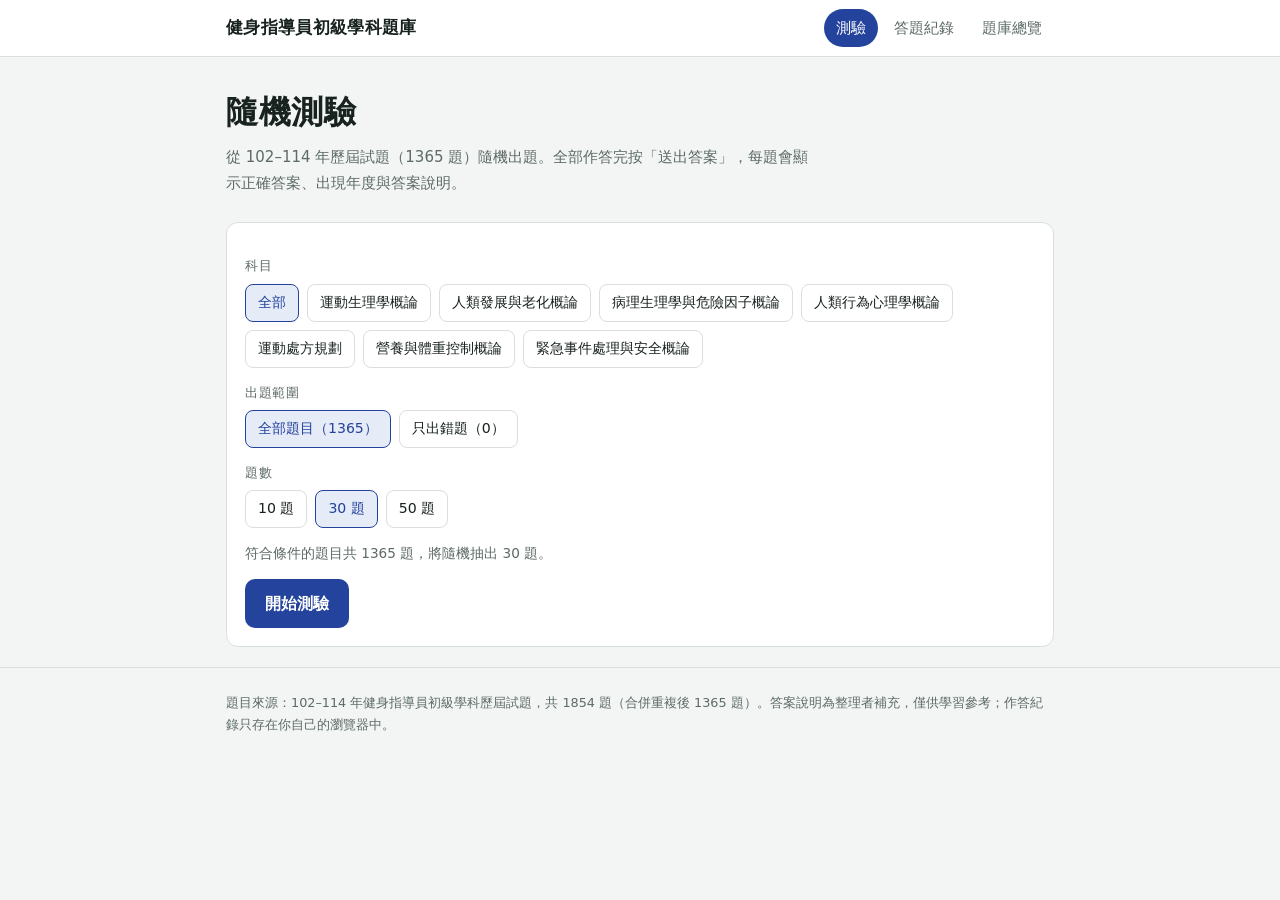
==== index.html @ 403564c3 "first commit" ====
<!doctype html>
<html lang="zh-Hant-TW">
<head>
<meta charset="utf-8">
<meta name="viewport" content="width=device-width, initial-scale=1, viewport-fit=cover">
<title>健身指導員初級學科題庫｜隨機測驗</title>
<meta name="description" content="健身指導員初級學科測驗：從 102–114 年 1365 題歷屆試題隨機抽 30 題，送出後顯示正確答案、出現年度與答案說明，可離線使用。">
<link rel="canonical" href="https://ssssuuunnnn.github.io/fitness-instructor-quiz/">
<meta name="robots" content="index,follow">
<meta property="og:type" content="website">
<meta property="og:locale" content="zh_TW">
<meta property="og:site_name" content="健身指導員初級學科題庫">
<meta property="og:title" content="健身指導員初級學科題庫｜隨機測驗">
<meta property="og:description" content="健身指導員初級學科測驗：從 102–114 年 1365 題歷屆試題隨機抽 30 題，送出後顯示正確答案、出現年度與答案說明，可離線使用。">
<meta property="og:url" content="https://ssssuuunnnn.github.io/fitness-instructor-quiz/">
<meta property="og:image" content="https://ssssuuunnnn.github.io/fitness-instructor-quiz/icons/og-image.png">
<meta name="twitter:card" content="summary_large_image">
<meta name="theme-color" content="#23439c" media="(prefers-color-scheme: light)">
<meta name="theme-color" content="#1a2220" media="(prefers-color-scheme: dark)">
<link rel="manifest" href="manifest.webmanifest">
<link rel="icon" href="icons/favicon.svg" type="image/svg+xml">
<link rel="icon" href="icons/icon-192.png" sizes="192x192" type="image/png">
<link rel="apple-touch-icon" href="icons/apple-touch-icon.png">
<meta name="apple-mobile-web-app-capable" content="yes">
<meta name="mobile-web-app-capable" content="yes">
<meta name="apple-mobile-web-app-title" content="健身題庫">
<meta name="apple-mobile-web-app-status-bar-style" content="default">
<link rel="stylesheet" href="assets/style.css?v=51eeb96c">
<script type="application/ld+json">[{"@context": "https://schema.org", "@type": "WebSite", "name": "健身指導員初級學科題庫", "url": "https://ssssuuunnnn.github.io/fitness-instructor-quiz/", "inLanguage": "zh-Hant-TW", "description": "健身指導員初級學科 102–114 年歷屆試題彙整、隨機測驗、錯題練習與答案說明。"}, {"@context": "https://schema.org", "@type": "Quiz", "name": "健身指導員初級學科隨機測驗", "about": "健身指導員初級學科", "educationalLevel": "初級", "inLanguage": "zh-Hant-TW", "url": "https://ssssuuunnnn.github.io/fitness-instructor-quiz/"}]</script>
</head>
<body>
<div class="nav"><div class="wrap"><a class="brand" href="index.html">健身指導員初級學科題庫</a><nav aria-label="主選單"><a href="index.html" aria-current="page">測驗</a><a href="review.html">答題紀錄</a><a href="bank.html">題庫總覽</a></nav></div></div>
<main class="wrap">
<header class="page"><h1>隨機測驗</h1><p class="lead">從 102–114 年歷屆試題（1365 題）隨機出題。全部作答完按「送出答案」，每題會顯示正確答案、出現年度與答案說明。</p></header>
<section id="setup" class="panel" aria-label="測驗設定">
  <div id="resume" class="row" hidden style="margin-bottom:6px"><span id="resumeInfo" class="hint"></span><button class="btn ghost" id="resumeBtn" type="button">繼續作答</button></div>
  <p class="label">科目</p><div class="row" id="sjChips"></div>
  <p class="label">出題範圍</p><div class="row" id="modeChips"></div>
  <p class="label">題數</p><div class="row" id="countChips"></div>
  <p class="hint" id="poolInfo" style="margin:14px 0"></p>
  <button class="btn" id="start" type="button">開始測驗</button>
</section>
<section id="quiz" hidden>
  <div class="progress"><span id="progText" class="hint" style="white-space:nowrap"></span><span class="bar"><i id="progBar"></i></span><button class="btn" id="submitTop" type="button" style="padding:7px 14px;font-size:.9rem">送出答案</button></div>
  <h2 id="quizTitle" style="margin-top:8px"></h2>
  <div id="score" class="panel" hidden></div>
  <div id="afterArea" class="actions" hidden><button class="btn" id="again" type="button">再測一回</button><button class="btn ghost" id="retryWrong" type="button">重做這次答錯的題目</button><a class="btn ghost" href="review.html" style="text-decoration:none">看答題紀錄</a></div>
  <div id="list" class="list"></div>
  <div id="submitArea" class="actions" style="padding-bottom:30px;flex-direction:column;align-items:flex-start"><p id="submitWarn" class="warnline" hidden></p><button class="btn" id="submit" type="button">送出答案</button></div>
</section>
<noscript><p class="panel">測驗需要開啟 JavaScript。你也可以到 <a href="bank.html">題庫總覽</a> 直接瀏覽所有題目與答案。</p></noscript>
</main>
<footer><div class="wrap">題目來源：102–114 年健身指導員初級學科歷屆試題，共 1854 題（合併重複後 1365 題）。答案說明為整理者補充，僅供學習參考；作答紀錄只存在你自己的瀏覽器中。</div></footer>
<script src="assets/common.js?v=51eeb96c"></script><script src="assets/quiz.js?v=51eeb96c"></script>
</body></html>
---- assets/style.css ----
/* 健身指導員初級學科題庫 — 共用樣式
   版面：頂部導覽列 + 單欄閱讀寬度的題目卡片 */
:root{
  --bg:#f3f5f4; --surface:#ffffff; --ink:#18221f; --muted:#5d6b66; --line:#d8dfdc;
  --accent:#23439c; --accent-ink:#ffffff; --accent-soft:#e6ebf8;
  --ok:#1d6f47; --ok-soft:#e2f2e9;
  --bad:#b3261e; --bad-soft:#fbe4e2;
  --warn:#9a5b00; --warn-soft:#fbefd9;
  --font:"PingFang TC","Noto Sans TC","Microsoft JhengHei","Heiti TC",system-ui,sans-serif;
  --serif:"Noto Serif TC","Songti TC","PMingLiU",serif;
  --mono:ui-monospace,"SF Mono",Menlo,Consolas,monospace;
  color-scheme:light;
}
@media (prefers-color-scheme:dark){:root:not([data-theme="light"]){
  --bg:#121816; --surface:#1a2220; --ink:#e6ece9; --muted:#9aa8a3; --line:#2c3734;
  --accent:#8fa7f0; --accent-ink:#0f1630; --accent-soft:#1f2a47; --ok:#6fcf9b; --ok-soft:#173326;
  --bad:#f2948c; --bad-soft:#3a1d1b; --warn:#f0b65a; --warn-soft:#3a2b12; color-scheme:dark}}
:root[data-theme="dark"]{
  --bg:#121816; --surface:#1a2220; --ink:#e6ece9; --muted:#9aa8a3; --line:#2c3734;
  --accent:#8fa7f0; --accent-ink:#0f1630; --accent-soft:#1f2a47; --ok:#6fcf9b; --ok-soft:#173326;
  --bad:#f2948c; --bad-soft:#3a1d1b; --warn:#f0b65a; --warn-soft:#3a2b12; color-scheme:dark}

*{box-sizing:border-box}
html{-webkit-text-size-adjust:100%}
body{margin:0;background:var(--bg);color:var(--ink);font:15px/1.7 var(--font);padding-bottom:env(safe-area-inset-bottom,0px)}
a{color:var(--accent)}
.wrap{max-width:860px;margin:0 auto;padding-left:max(16px,env(safe-area-inset-left,0px));padding-right:max(16px,env(safe-area-inset-right,0px))}
button,input,select{font:inherit}
button:focus-visible,input:focus-visible,a:focus-visible,summary:focus-visible,label:focus-within{outline:2px solid var(--accent);outline-offset:2px}

/* 導覽列 */
.nav{position:sticky;top:0;z-index:20;background:var(--surface);border-bottom:1px solid var(--line);padding-top:env(safe-area-inset-top,0px)}
.nav .wrap{display:flex;align-items:center;gap:12px;min-height:56px;flex-wrap:wrap}
.brand{font-family:var(--serif);font-weight:900;font-size:1.05rem;color:var(--ink);text-decoration:none;margin-right:auto;letter-spacing:.02em;white-space:nowrap}
.nav nav{display:flex;gap:4px}
.nav nav a{color:var(--muted);text-decoration:none;padding:6px 12px;border-radius:999px;font-weight:500;font-size:.92rem;white-space:nowrap}
.nav nav a[aria-current="page"]{background:var(--accent);color:var(--accent-ink)}
.nav nav a:hover:not([aria-current="page"]){color:var(--ink);background:var(--bg)}

header.page{padding-block:28px 8px}
h1{font-family:var(--serif);font-weight:900;font-size:clamp(1.5rem,4vw,2rem);margin:0 0 6px;text-wrap:balance;letter-spacing:.02em}
.lead{color:var(--muted);margin:0;max-width:62ch}
h2{font-size:1.1rem;margin:0 0 10px}

/* 面板與按鈕 */
.panel{background:var(--surface);border:1px solid var(--line);border-radius:12px;padding:18px;margin-top:18px}
.row{display:flex;flex-wrap:wrap;gap:8px;align-items:center}
.label{font-size:.82rem;color:var(--muted);letter-spacing:.04em;margin:14px 0 6px}
.chip{border:1px solid var(--line);background:var(--surface);color:var(--ink);font-weight:500;font-size:.88rem;padding:6px 12px;border-radius:8px;cursor:pointer}
.chip[aria-pressed="true"]{border-color:var(--accent);background:var(--accent-soft);color:var(--accent)}
.btn{border:0;background:var(--accent);color:var(--accent-ink);font-weight:700;padding:11px 20px;border-radius:10px;cursor:pointer;font-size:1rem}
.btn:disabled{opacity:.45;cursor:not-allowed}
.btn.ghost{background:transparent;color:var(--accent);border:1px solid var(--accent)}
.btn.danger{background:transparent;color:var(--bad);border:1px solid var(--bad)}
.hint{font-size:.85rem;color:var(--muted)}
.warnline{color:var(--warn);font-weight:500;font-size:.9rem}

/* 統計 */
.stats{display:flex;flex-wrap:wrap;gap:8px 26px;margin-top:12px;color:var(--muted);font-size:.9rem}
.stats b{font-family:var(--mono);color:var(--ink);font-size:1.15rem;margin-right:4px;font-variant-numeric:tabular-nums}

/* 題目卡片 */
.list{display:grid;gap:12px;padding-block:16px 40px}
.q{background:var(--surface);border:1px solid var(--line);border-radius:12px;padding:16px 18px;min-width:0;scroll-margin-top:72px}
.q.right{border-left:4px solid var(--ok)}
.q.wrong{border-left:4px solid var(--bad)}
.q.skip{border-left:4px solid var(--warn)}
.qh{display:flex;gap:10px;align-items:baseline}
.qn{font-family:var(--mono);font-size:.8rem;color:var(--muted);flex:none;font-variant-numeric:tabular-nums}
.stem{font-weight:600;margin:0;min-width:0;overflow-wrap:anywhere}
.opts{list-style:none;margin:10px 0 0;padding:0;display:grid;gap:6px}
.opt{display:flex;gap:10px;align-items:flex-start;padding:8px 10px;border:1px solid var(--line);border-radius:8px;cursor:pointer;min-width:0;overflow-wrap:anywhere}
.opt input{margin:4px 0 0;accent-color:var(--accent);flex:none}
.opt .L{font-family:var(--mono);color:var(--muted);flex:none}
.list:not(.done) .opt:has(input:checked){border-color:var(--accent);background:var(--accent-soft)}
.done .opt{cursor:default}
.opt.correct,.static .correct{border-color:var(--ok);background:var(--ok-soft);color:var(--ok);font-weight:700}
.opt.picked-wrong{border-color:var(--bad);background:var(--bad-soft);color:var(--bad);font-weight:700}
.static .opts li{display:flex;gap:10px;padding:6px 10px;border-radius:8px;border:1px solid transparent;overflow-wrap:anywhere;min-width:0}
.static .opts .L{font-family:var(--mono);color:var(--muted);flex:none}
.result{margin-top:12px;display:grid;gap:8px;font-size:.9rem}
.verdict{font-weight:700}
.verdict.ok{color:var(--ok)} .verdict.bad{color:var(--bad)} .verdict.skip{color:var(--warn)}
.why{margin:0;color:var(--ink);line-height:1.75}
.why b{color:var(--ok);margin-right:8px}
.var{background:var(--warn-soft);border-radius:8px;padding:8px 12px}
.var .t{color:var(--warn);font-weight:700}
.var div{display:flex;gap:8px;flex-wrap:wrap}
.var .ys{font-family:var(--mono);color:var(--muted)}
.meta{display:flex;flex-wrap:wrap;gap:6px;align-items:center;font-size:.78rem;color:var(--muted);margin-top:10px}
.yr{font-family:var(--mono);border:1px solid var(--line);border-radius:4px;padding:0 6px}
.tag{font-weight:700;border-radius:4px;padding:0 7px}
.tag.times{color:var(--accent);background:var(--accent-soft)}
.tag.flag{color:var(--warn);background:var(--warn-soft)}
.tag.badc{color:var(--bad);background:var(--bad-soft)}
.tag.okc{color:var(--ok);background:var(--ok-soft)}

/* 測驗用 */
.progress{position:sticky;top:var(--navh,57px);z-index:10;background:var(--bg);padding-block:10px;display:flex;align-items:center;gap:12px}
.bar{flex:1;height:6px;background:var(--line);border-radius:999px;overflow:hidden}
.bar i{display:block;height:100%;background:var(--accent);width:0;transition:width .2s}
.score{display:flex;align-items:baseline;gap:14px;flex-wrap:wrap}
.score .big{font-family:var(--serif);font-size:2.4rem;font-weight:900;line-height:1}
.actions{display:flex;flex-wrap:wrap;gap:10px;margin-top:14px}

/* 題庫總覽 */
.filters{position:sticky;top:var(--navh,57px);z-index:10;background:var(--bg);padding-block:10px;display:grid;gap:8px}
.search{width:100%;border:1px solid var(--line);background:var(--surface);color:var(--ink);padding:9px 12px;border-radius:8px}
.tabs{display:flex;gap:6px;overflow-x:auto;padding-bottom:2px}
.tabs .chip{flex:none;white-space:nowrap}
details.ver{margin-top:8px;font-size:.88rem}
details.ver summary{cursor:pointer;color:var(--accent)}
details.ver .v{border-top:1px dashed var(--line);margin-top:8px;padding-top:8px}
details.ver ol{list-style:none;padding:0;margin:4px 0 0}
details.ver li.correct{color:var(--ok);font-weight:700}
.empty{color:var(--muted);text-align:center;padding:40px 0}
footer{color:var(--muted);font-size:.8rem;padding-block:24px 40px;border-top:1px solid var(--line);margin-top:20px}
.static .picked-wrong{border-color:var(--bad);background:var(--bad-soft);color:var(--bad);font-weight:700}
table{width:100%;border-collapse:collapse;font-size:.88rem;font-variant-numeric:tabular-nums}
th,td{text-align:left;padding:6px 8px;border-bottom:1px solid var(--line)}
th{color:var(--muted);font-weight:500}
.tablewrap{overflow-x:auto}
select{border:1px solid var(--line);background:var(--surface);color:var(--ink);padding:6px 10px;border-radius:8px}
[hidden]{display:none!important}
@media (prefers-reduced-motion:reduce){*{transition:none!important;scroll-behavior:auto!important}}
@media (max-width:520px){.brand{font-size:.98rem}.nav nav a{padding:6px 9px;font-size:.86rem}}
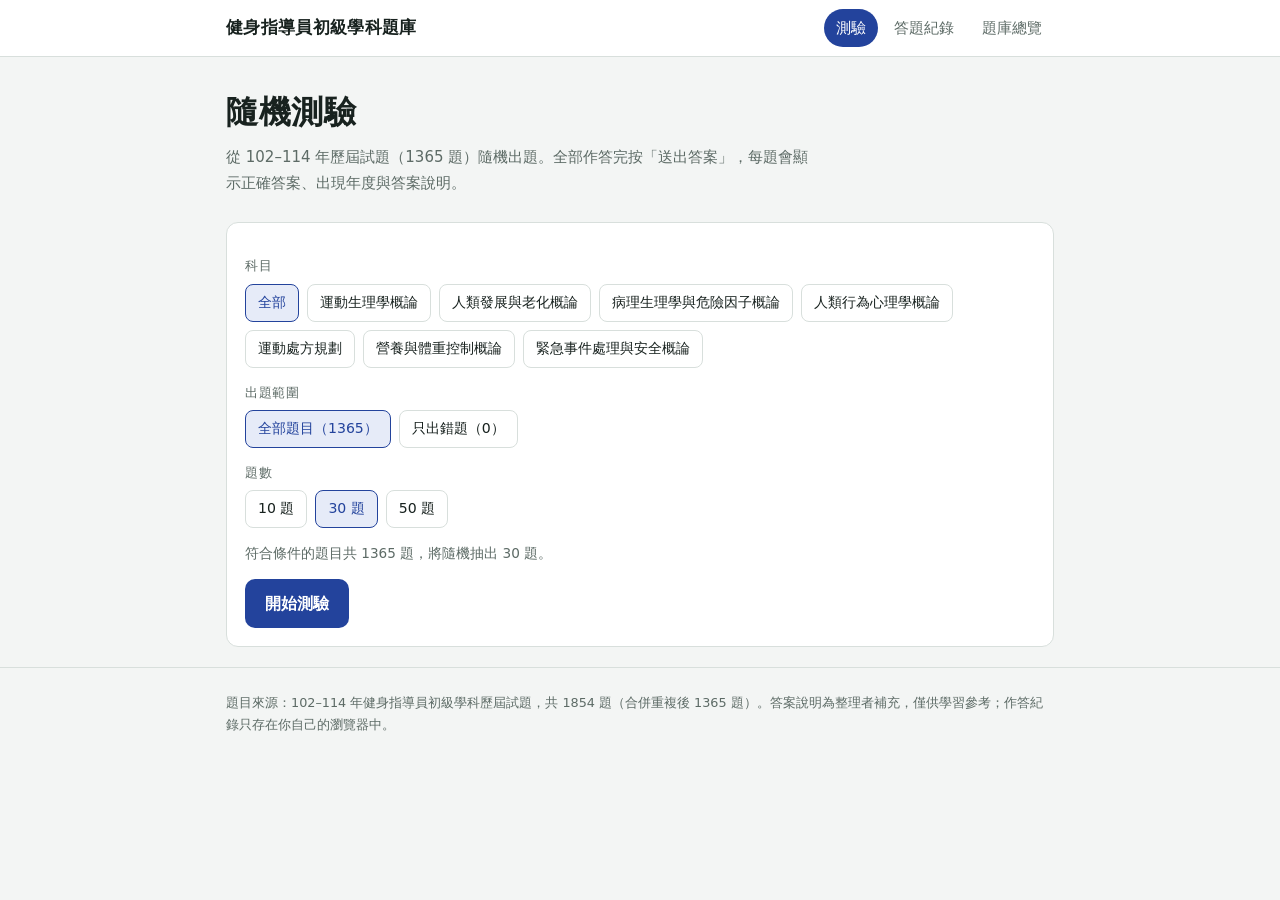
==== commit 96dee62c: "Use custom domain www.sunkuo.cc for canonical, OG, sitemap and robots URLs Co-Authored-By: Claude Op" ====
--- a/index.html
+++ b/index.html
@@ -5,15 +5,15 @@
 <meta name="viewport" content="width=device-width, initial-scale=1, viewport-fit=cover">
 <title>健身指導員初級學科題庫｜隨機測驗</title>
 <meta name="description" content="健身指導員初級學科測驗：從 102–114 年 1365 題歷屆試題隨機抽 30 題，送出後顯示正確答案、出現年度與答案說明，可離線使用。">
-<link rel="canonical" href="https://ssssuuunnnn.github.io/fitness-instructor-quiz/">
+<link rel="canonical" href="https://www.sunkuo.cc/fitness-instructor-quiz/">
 <meta name="robots" content="index,follow">
 <meta property="og:type" content="website">
 <meta property="og:locale" content="zh_TW">
 <meta property="og:site_name" content="健身指導員初級學科題庫">
 <meta property="og:title" content="健身指導員初級學科題庫｜隨機測驗">
 <meta property="og:description" content="健身指導員初級學科測驗：從 102–114 年 1365 題歷屆試題隨機抽 30 題，送出後顯示正確答案、出現年度與答案說明，可離線使用。">
-<meta property="og:url" content="https://ssssuuunnnn.github.io/fitness-instructor-quiz/">
-<meta property="og:image" content="https://ssssuuunnnn.github.io/fitness-instructor-quiz/icons/og-image.png">
+<meta property="og:url" content="https://www.sunkuo.cc/fitness-instructor-quiz/">
+<meta property="og:image" content="https://www.sunkuo.cc/fitness-instructor-quiz/icons/og-image.png">
 <meta name="twitter:card" content="summary_large_image">
 <meta name="theme-color" content="#23439c" media="(prefers-color-scheme: light)">
 <meta name="theme-color" content="#1a2220" media="(prefers-color-scheme: dark)">
@@ -26,7 +26,7 @@
 <meta name="apple-mobile-web-app-title" content="健身題庫">
 <meta name="apple-mobile-web-app-status-bar-style" content="default">
 <link rel="stylesheet" href="assets/style.css?v=51eeb96c">
-<script type="application/ld+json">[{"@context": "https://schema.org", "@type": "WebSite", "name": "健身指導員初級學科題庫", "url": "https://ssssuuunnnn.github.io/fitness-instructor-quiz/", "inLanguage": "zh-Hant-TW", "description": "健身指導員初級學科 102–114 年歷屆試題彙整、隨機測驗、錯題練習與答案說明。"}, {"@context": "https://schema.org", "@type": "Quiz", "name": "健身指導員初級學科隨機測驗", "about": "健身指導員初級學科", "educationalLevel": "初級", "inLanguage": "zh-Hant-TW", "url": "https://ssssuuunnnn.github.io/fitness-instructor-quiz/"}]</script>
+<script type="application/ld+json">[{"@context": "https://schema.org", "@type": "WebSite", "name": "健身指導員初級學科題庫", "url": "https://www.sunkuo.cc/fitness-instructor-quiz/", "inLanguage": "zh-Hant-TW", "description": "健身指導員初級學科 102–114 年歷屆試題彙整、隨機測驗、錯題練習與答案說明。"}, {"@context": "https://schema.org", "@type": "Quiz", "name": "健身指導員初級學科隨機測驗", "about": "健身指導員初級學科", "educationalLevel": "初級", "inLanguage": "zh-Hant-TW", "url": "https://www.sunkuo.cc/fitness-instructor-quiz/"}]</script>
 </head>
 <body>
 <div class="nav"><div class="wrap"><a class="brand" href="index.html">健身指導員初級學科題庫</a><nav aria-label="主選單"><a href="index.html" aria-current="page">測驗</a><a href="review.html">答題紀錄</a><a href="bank.html">題庫總覽</a></nav></div></div>
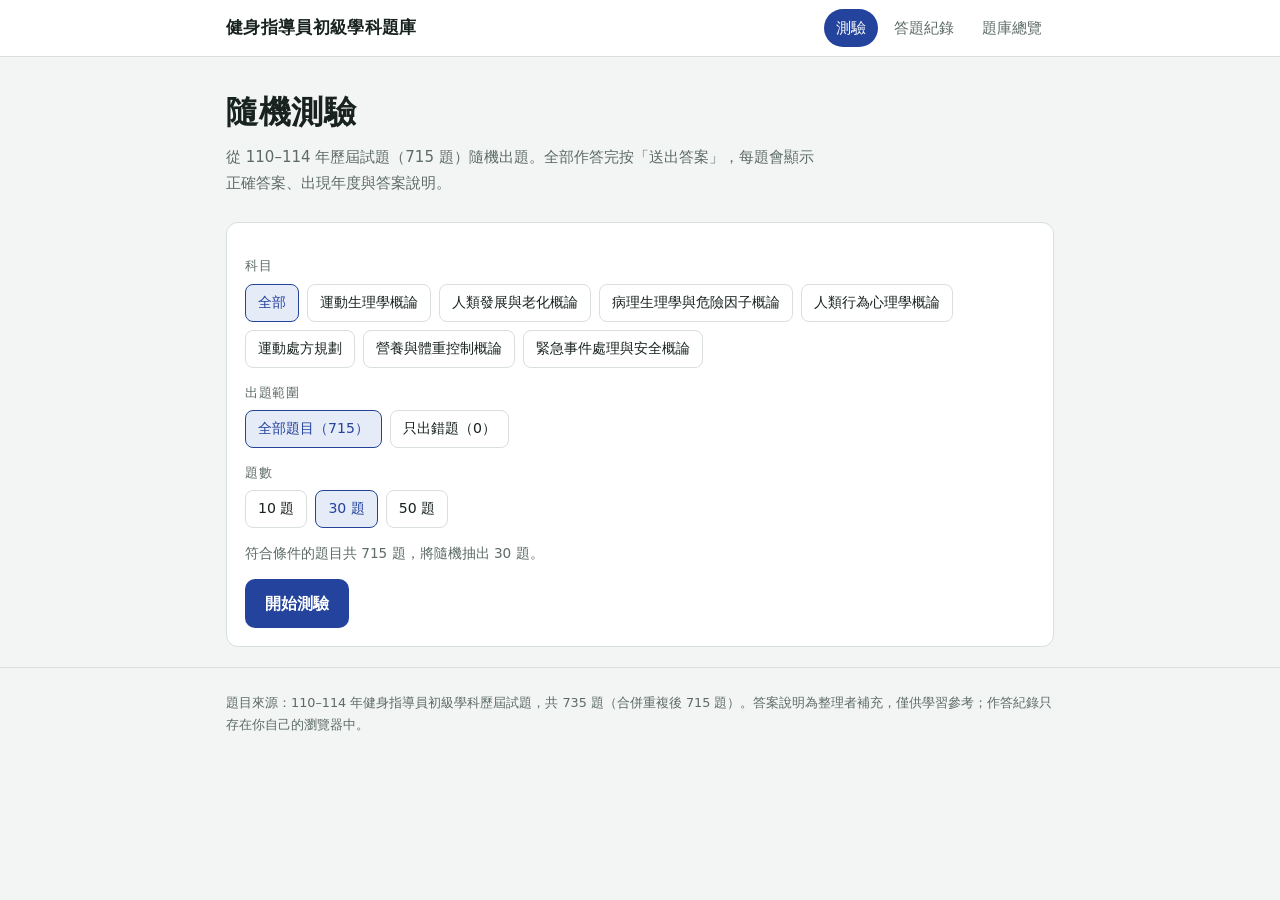
==== commit 3a137a09: "只保留 110–114 年（近五年）題目，共 715 題 Co-Authored-By: Claude Opus 5.5 <noreply@anthropic.com> Claude-Session:" ====
--- a/index.html
+++ b/index.html
@@ -4,14 +4,14 @@
 <meta charset="utf-8">
 <meta name="viewport" content="width=device-width, initial-scale=1, viewport-fit=cover">
 <title>健身指導員初級學科題庫｜隨機測驗</title>
-<meta name="description" content="健身指導員初級學科測驗：從 102–114 年 1365 題歷屆試題隨機抽 30 題，送出後顯示正確答案、出現年度與答案說明，可離線使用。">
+<meta name="description" content="健身指導員初級學科測驗：從 110–114 年 715 題歷屆試題隨機抽 30 題，送出後顯示正確答案、出現年度與答案說明，可離線使用。">
 <link rel="canonical" href="https://www.sunkuo.cc/fitness-instructor-quiz/">
 <meta name="robots" content="index,follow">
 <meta property="og:type" content="website">
 <meta property="og:locale" content="zh_TW">
 <meta property="og:site_name" content="健身指導員初級學科題庫">
 <meta property="og:title" content="健身指導員初級學科題庫｜隨機測驗">
-<meta property="og:description" content="健身指導員初級學科測驗：從 102–114 年 1365 題歷屆試題隨機抽 30 題，送出後顯示正確答案、出現年度與答案說明，可離線使用。">
+<meta property="og:description" content="健身指導員初級學科測驗：從 110–114 年 715 題歷屆試題隨機抽 30 題，送出後顯示正確答案、出現年度與答案說明，可離線使用。">
 <meta property="og:url" content="https://www.sunkuo.cc/fitness-instructor-quiz/">
 <meta property="og:image" content="https://www.sunkuo.cc/fitness-instructor-quiz/icons/og-image.png">
 <meta name="twitter:card" content="summary_large_image">
@@ -25,13 +25,13 @@
 <meta name="mobile-web-app-capable" content="yes">
 <meta name="apple-mobile-web-app-title" content="健身題庫">
 <meta name="apple-mobile-web-app-status-bar-style" content="default">
-<link rel="stylesheet" href="assets/style.css?v=51eeb96c">
-<script type="application/ld+json">[{"@context": "https://schema.org", "@type": "WebSite", "name": "健身指導員初級學科題庫", "url": "https://www.sunkuo.cc/fitness-instructor-quiz/", "inLanguage": "zh-Hant-TW", "description": "健身指導員初級學科 102–114 年歷屆試題彙整、隨機測驗、錯題練習與答案說明。"}, {"@context": "https://schema.org", "@type": "Quiz", "name": "健身指導員初級學科隨機測驗", "about": "健身指導員初級學科", "educationalLevel": "初級", "inLanguage": "zh-Hant-TW", "url": "https://www.sunkuo.cc/fitness-instructor-quiz/"}]</script>
+<link rel="stylesheet" href="assets/style.css?v=cb46139e">
+<script type="application/ld+json">[{"@context": "https://schema.org", "@type": "WebSite", "name": "健身指導員初級學科題庫", "url": "https://www.sunkuo.cc/fitness-instructor-quiz/", "inLanguage": "zh-Hant-TW", "description": "健身指導員初級學科 110–114 年歷屆試題彙整、隨機測驗、錯題練習與答案說明。"}, {"@context": "https://schema.org", "@type": "Quiz", "name": "健身指導員初級學科隨機測驗", "about": "健身指導員初級學科", "educationalLevel": "初級", "inLanguage": "zh-Hant-TW", "url": "https://www.sunkuo.cc/fitness-instructor-quiz/"}]</script>
 </head>
 <body>
 <div class="nav"><div class="wrap"><a class="brand" href="index.html">健身指導員初級學科題庫</a><nav aria-label="主選單"><a href="index.html" aria-current="page">測驗</a><a href="review.html">答題紀錄</a><a href="bank.html">題庫總覽</a></nav></div></div>
 <main class="wrap">
-<header class="page"><h1>隨機測驗</h1><p class="lead">從 102–114 年歷屆試題（1365 題）隨機出題。全部作答完按「送出答案」，每題會顯示正確答案、出現年度與答案說明。</p></header>
+<header class="page"><h1>隨機測驗</h1><p class="lead">從 110–114 年歷屆試題（715 題）隨機出題。全部作答完按「送出答案」，每題會顯示正確答案、出現年度與答案說明。</p></header>
 <section id="setup" class="panel" aria-label="測驗設定">
   <div id="resume" class="row" hidden style="margin-bottom:6px"><span id="resumeInfo" class="hint"></span><button class="btn ghost" id="resumeBtn" type="button">繼續作答</button></div>
   <p class="label">科目</p><div class="row" id="sjChips"></div>
@@ -50,6 +50,6 @@
 </section>
 <noscript><p class="panel">測驗需要開啟 JavaScript。你也可以到 <a href="bank.html">題庫總覽</a> 直接瀏覽所有題目與答案。</p></noscript>
 </main>
-<footer><div class="wrap">題目來源：102–114 年健身指導員初級學科歷屆試題，共 1854 題（合併重複後 1365 題）。答案說明為整理者補充，僅供學習參考；作答紀錄只存在你自己的瀏覽器中。</div></footer>
-<script src="assets/common.js?v=51eeb96c"></script><script src="assets/quiz.js?v=51eeb96c"></script>
+<footer><div class="wrap">題目來源：110–114 年健身指導員初級學科歷屆試題，共 735 題（合併重複後 715 題）。答案說明為整理者補充，僅供學習參考；作答紀錄只存在你自己的瀏覽器中。</div></footer>
+<script src="assets/common.js?v=cb46139e"></script><script src="assets/quiz.js?v=cb46139e"></script>
 </body></html>
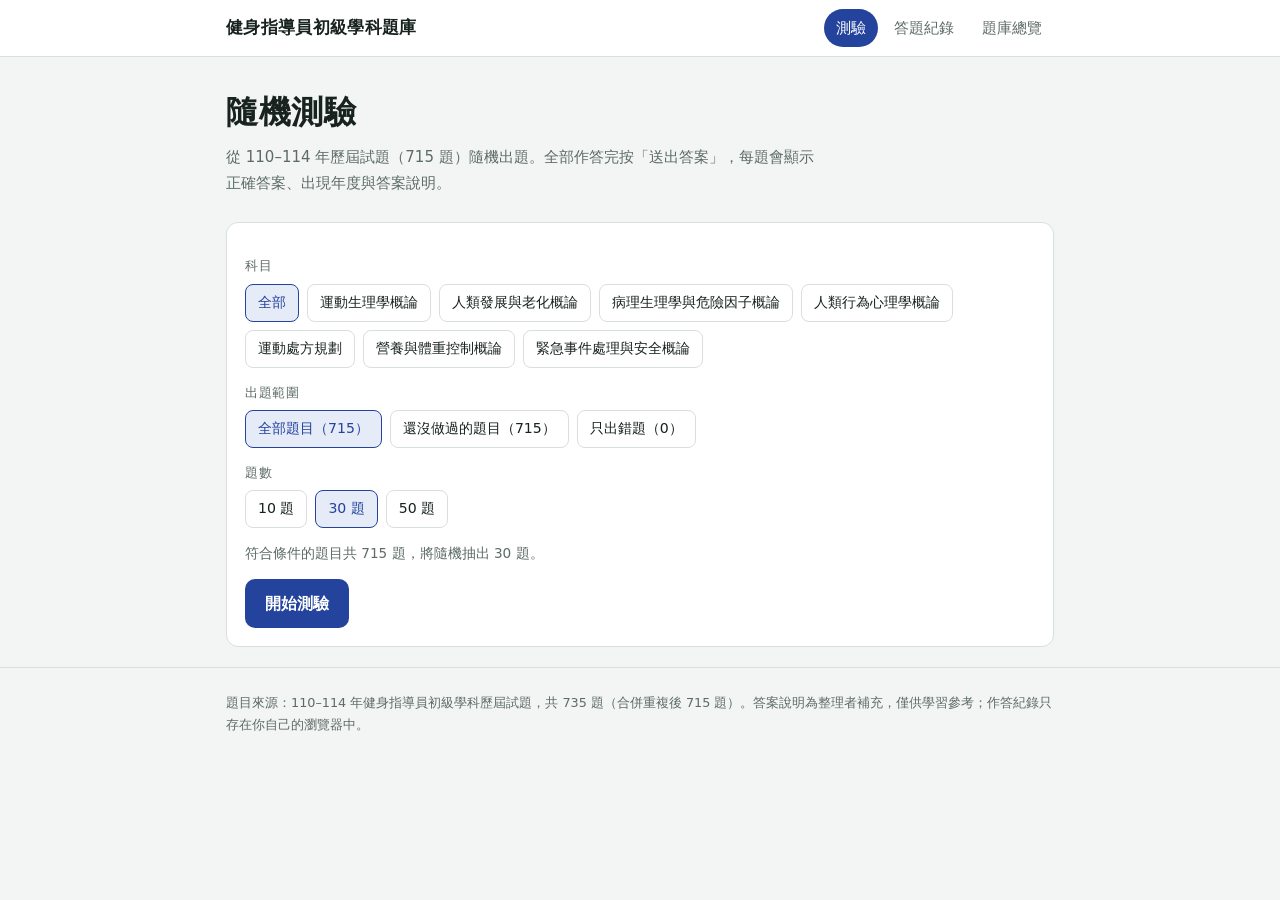
==== commit a447513c: "測驗新增出題範圍：還沒做過的題目 Co-Authored-By: Claude Opus 5.5 <noreply@anthropic.com> Claude-Session: https://cla" ====
--- a/index.html
+++ b/index.html
@@ -25,7 +25,7 @@
 <meta name="mobile-web-app-capable" content="yes">
 <meta name="apple-mobile-web-app-title" content="健身題庫">
 <meta name="apple-mobile-web-app-status-bar-style" content="default">
-<link rel="stylesheet" href="assets/style.css?v=cb46139e">
+<link rel="stylesheet" href="assets/style.css?v=14614e24">
 <script type="application/ld+json">[{"@context": "https://schema.org", "@type": "WebSite", "name": "健身指導員初級學科題庫", "url": "https://www.sunkuo.cc/fitness-instructor-quiz/", "inLanguage": "zh-Hant-TW", "description": "健身指導員初級學科 110–114 年歷屆試題彙整、隨機測驗、錯題練習與答案說明。"}, {"@context": "https://schema.org", "@type": "Quiz", "name": "健身指導員初級學科隨機測驗", "about": "健身指導員初級學科", "educationalLevel": "初級", "inLanguage": "zh-Hant-TW", "url": "https://www.sunkuo.cc/fitness-instructor-quiz/"}]</script>
 </head>
 <body>
@@ -51,5 +51,5 @@
 <noscript><p class="panel">測驗需要開啟 JavaScript。你也可以到 <a href="bank.html">題庫總覽</a> 直接瀏覽所有題目與答案。</p></noscript>
 </main>
 <footer><div class="wrap">題目來源：110–114 年健身指導員初級學科歷屆試題，共 735 題（合併重複後 715 題）。答案說明為整理者補充，僅供學習參考；作答紀錄只存在你自己的瀏覽器中。</div></footer>
-<script src="assets/common.js?v=cb46139e"></script><script src="assets/quiz.js?v=cb46139e"></script>
+<script src="assets/common.js?v=14614e24"></script><script src="assets/quiz.js?v=14614e24"></script>
 </body></html>
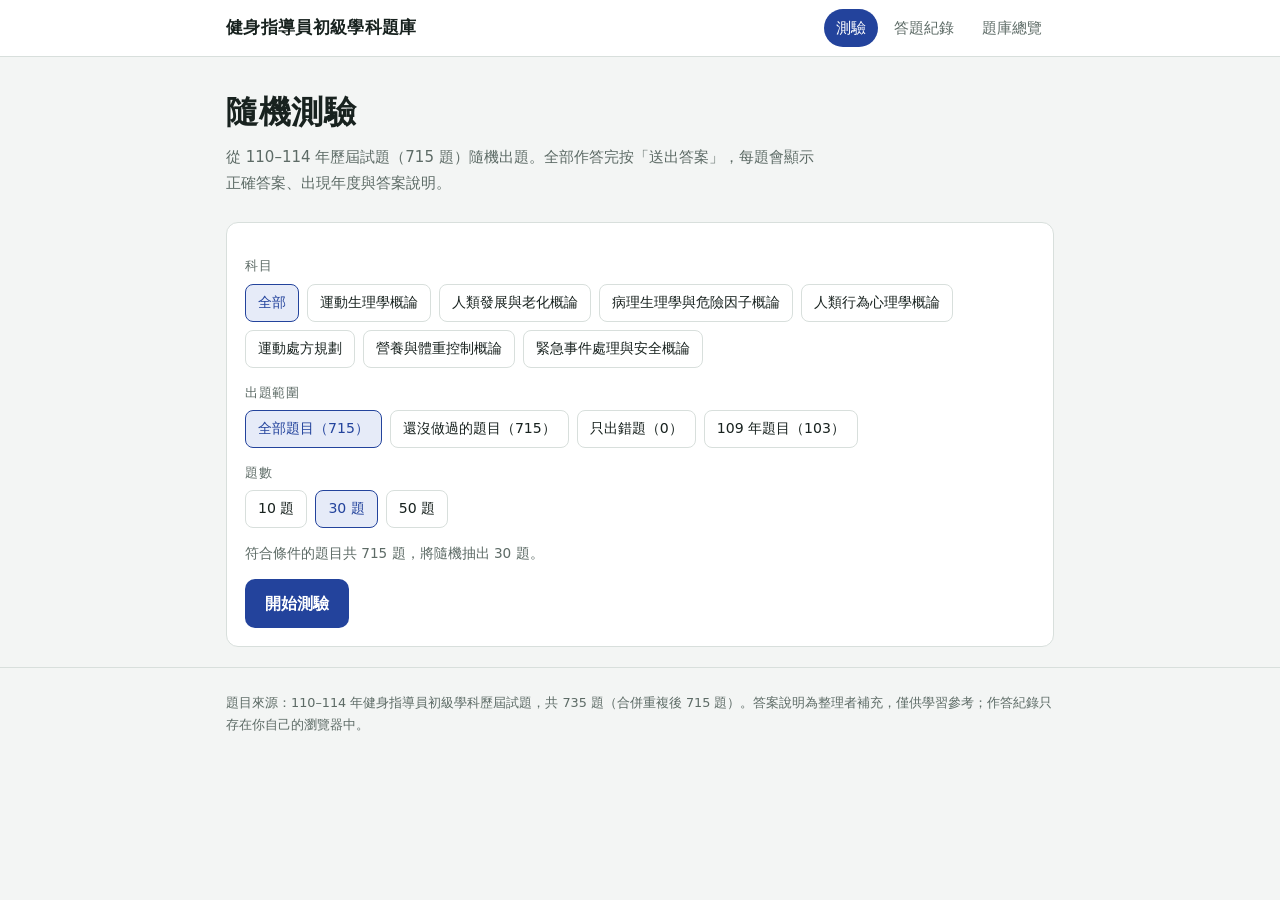
==== commit 15c33b9c: "測驗新增出題範圍：109 年題目（103 題） Co-Authored-By: Claude Opus 5.5 <noreply@anthropic.com> Claude-Session: http" ====
--- a/index.html
+++ b/index.html
@@ -25,7 +25,7 @@
 <meta name="mobile-web-app-capable" content="yes">
 <meta name="apple-mobile-web-app-title" content="健身題庫">
 <meta name="apple-mobile-web-app-status-bar-style" content="default">
-<link rel="stylesheet" href="assets/style.css?v=14614e24">
+<link rel="stylesheet" href="assets/style.css?v=874ac704">
 <script type="application/ld+json">[{"@context": "https://schema.org", "@type": "WebSite", "name": "健身指導員初級學科題庫", "url": "https://www.sunkuo.cc/fitness-instructor-quiz/", "inLanguage": "zh-Hant-TW", "description": "健身指導員初級學科 110–114 年歷屆試題彙整、隨機測驗、錯題練習與答案說明。"}, {"@context": "https://schema.org", "@type": "Quiz", "name": "健身指導員初級學科隨機測驗", "about": "健身指導員初級學科", "educationalLevel": "初級", "inLanguage": "zh-Hant-TW", "url": "https://www.sunkuo.cc/fitness-instructor-quiz/"}]</script>
 </head>
 <body>
@@ -51,5 +51,5 @@
 <noscript><p class="panel">測驗需要開啟 JavaScript。你也可以到 <a href="bank.html">題庫總覽</a> 直接瀏覽所有題目與答案。</p></noscript>
 </main>
 <footer><div class="wrap">題目來源：110–114 年健身指導員初級學科歷屆試題，共 735 題（合併重複後 715 題）。答案說明為整理者補充，僅供學習參考；作答紀錄只存在你自己的瀏覽器中。</div></footer>
-<script src="assets/common.js?v=14614e24"></script><script src="assets/quiz.js?v=14614e24"></script>
+<script src="assets/common.js?v=874ac704"></script><script src="assets/quiz.js?v=874ac704"></script>
 </body></html>
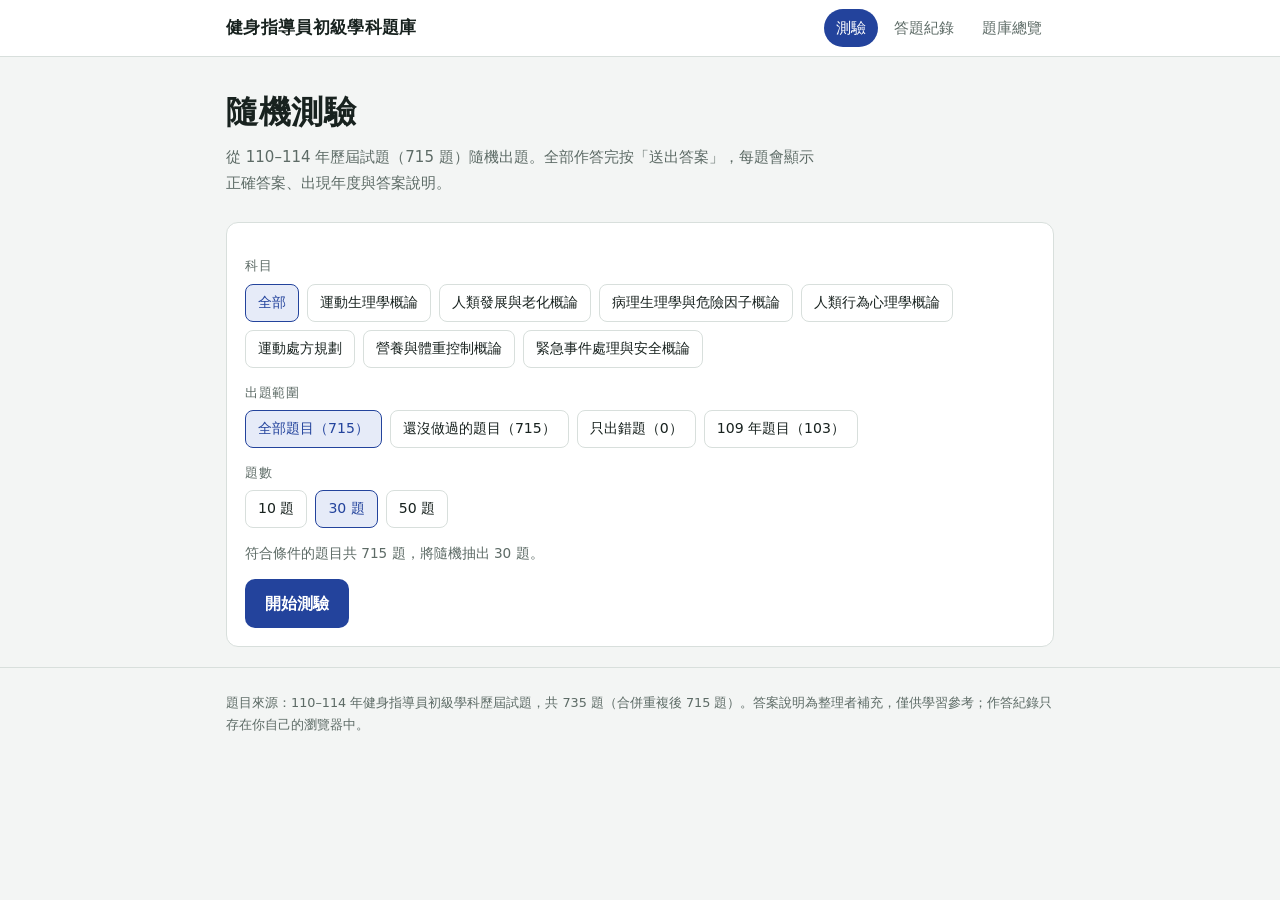
==== commit 6d6ed5ac: "題目資料加上版本號並略過瀏覽器快取，避免更新後讀到舊資料 Co-Authored-By: Claude Opus 5.5 <noreply@anthropic.com> Claude-Session:" ====
--- a/index.html
+++ b/index.html
@@ -25,7 +25,7 @@
 <meta name="mobile-web-app-capable" content="yes">
 <meta name="apple-mobile-web-app-title" content="健身題庫">
 <meta name="apple-mobile-web-app-status-bar-style" content="default">
-<link rel="stylesheet" href="assets/style.css?v=874ac704">
+<link rel="stylesheet" href="assets/style.css?v=543292a4">
 <script type="application/ld+json">[{"@context": "https://schema.org", "@type": "WebSite", "name": "健身指導員初級學科題庫", "url": "https://www.sunkuo.cc/fitness-instructor-quiz/", "inLanguage": "zh-Hant-TW", "description": "健身指導員初級學科 110–114 年歷屆試題彙整、隨機測驗、錯題練習與答案說明。"}, {"@context": "https://schema.org", "@type": "Quiz", "name": "健身指導員初級學科隨機測驗", "about": "健身指導員初級學科", "educationalLevel": "初級", "inLanguage": "zh-Hant-TW", "url": "https://www.sunkuo.cc/fitness-instructor-quiz/"}]</script>
 </head>
 <body>
@@ -51,5 +51,5 @@
 <noscript><p class="panel">測驗需要開啟 JavaScript。你也可以到 <a href="bank.html">題庫總覽</a> 直接瀏覽所有題目與答案。</p></noscript>
 </main>
 <footer><div class="wrap">題目來源：110–114 年健身指導員初級學科歷屆試題，共 735 題（合併重複後 715 題）。答案說明為整理者補充，僅供學習參考；作答紀錄只存在你自己的瀏覽器中。</div></footer>
-<script src="assets/common.js?v=874ac704"></script><script src="assets/quiz.js?v=874ac704"></script>
+<script>window.FIQ_VER="543292a4"</script><script src="assets/common.js?v=543292a4"></script><script src="assets/quiz.js?v=543292a4"></script>
 </body></html>
